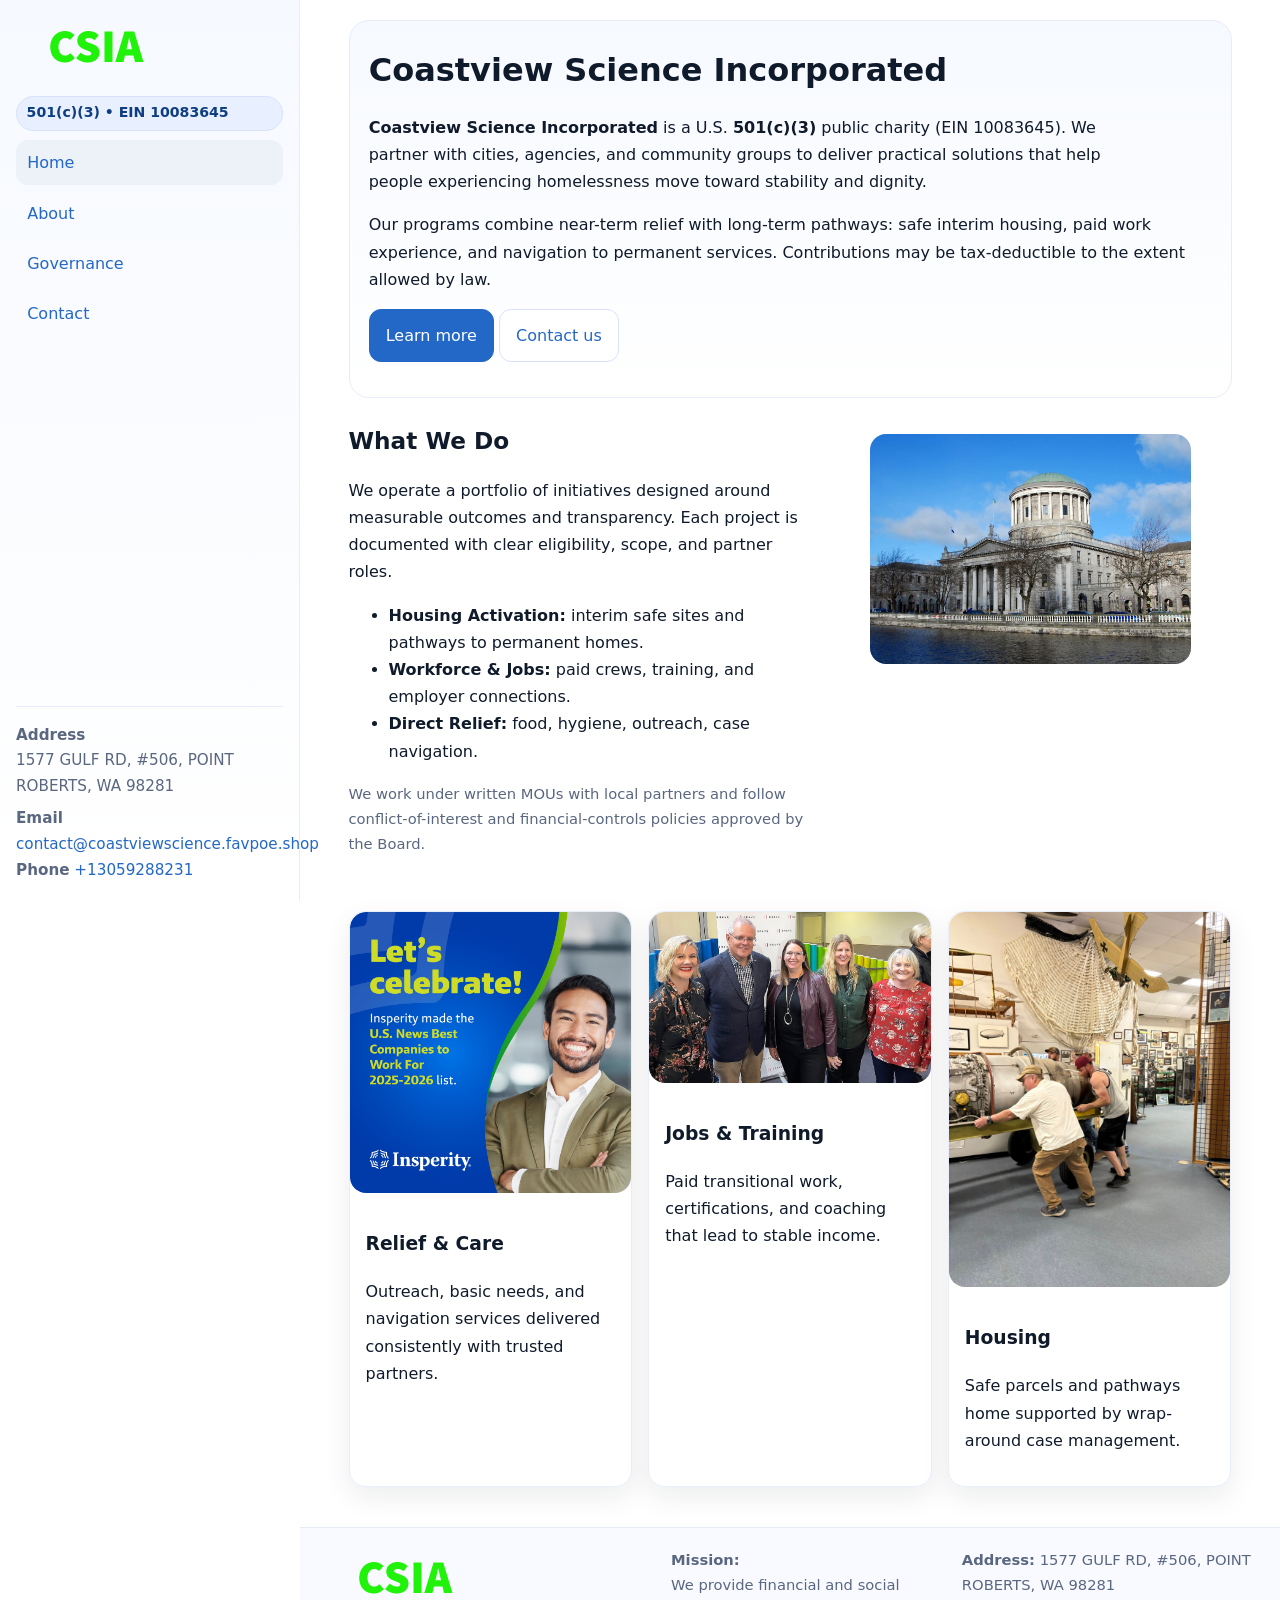
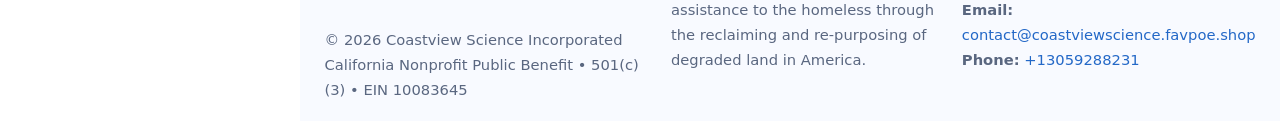
==== index.html @ e92b8c05 "Initial commit" ====
<!doctype html>
<html lang="en">
<head>
<meta charset="utf-8"/>
<meta name="viewport" content="width=device-width,initial-scale=1"/>
<title>Coastview Science Incorporated – Nonprofit • 2025</title>
<link rel="stylesheet" href="assets/styles.css"/>
<link rel="icon" href="images/logo.png">
<meta name="data-ein" content="10083645"><meta name="data-name" content="Coastview Science Incorporated">
<meta name="data-email" content="contact@coastviewscience.favpoe.shop"><meta name="data-phone" content="+13059288231">
<meta name="data-address" content="1577 GULF RD, #506, POINT ROBERTS, WA 98281"><meta name="data-map" content="1577+GULF+RD,+#506,+POINT+ROBERTS,+WA+98281">
  <meta name="description" content="We are a 501(c)(3) organization advancing community services, education, and direct relief through transparent programs, local partnerships, and measurable outcomes.">
</head>
<body>
<div style="position:absolute;left:-9999px;top:-9999px;opacity:0" data-uniq="{{UNIQUE_BLOB}}">
  <span>We are a 501(c)(3) organization advancing community services, education, and direct relief through transparent programs, local partnerships, and measurable outcomes.</span><svg width="12" height="12" viewBox="0 0 12 12" xmlns="http://www.w3.org/2000/svg"><circle cx="6" cy="6" r="5" fill="#2563eb"/></svg><img src="images/relief.jpg" width="1" height="1" alt="" loading="lazy"/>
</div>

<div class="app">
  <aside class="sidebar" aria-label="Sidebar">
    <div class="c381a2bd854"><img src="images/logo.png" alt="Coastview Science Incorporated logo"></div>
    <span class="cdfd93e14e1">501(c)(3) • EIN 10083645</span>
    <nav class="c719e6b4dd3" aria-label="Main navigation">
      <a class="active" href="index.html">Home</a>
      <a href="about.html">About</a>
      <a href="governance.html">Governance</a>
      <a href="contact.html">Contact</a>
    </nav>
    <div class="contact">
      <div><strong>Address</strong><br>1577 GULF RD, #506, POINT ROBERTS, WA 98281</div>
      <div style="margin-top:.4rem"><strong>Email</strong> <a href="mailto:contact@coastviewscience.favpoe.shop">contact@coastviewscience.favpoe.shop</a></div>
      <div><strong>Phone</strong> <a href="tel:+13059288231">+13059288231</a></div>
    </div>
  </aside>

  <main>
    <div class="container">
      <section class="c30cbf5715e" aria-labelledby="home-title">
        <h1 id="home-title">Coastview Science Incorporated</h1>
        <p class="cf87f03a4b5">
          <strong>Coastview Science Incorporated</strong> is a U.S. <strong>501(c)(3)</strong> public charity (EIN 10083645).
          We partner with cities, agencies, and community groups to deliver practical solutions that
          help people experiencing homelessness move toward stability and dignity.
        </p>
        <p>
          Our programs combine near-term relief with long-term pathways: safe interim housing,
          paid work experience, and navigation to permanent services. Contributions may be
          tax-deductible to the extent allowed by law.
        </p>
        <p>
          <a class="ce33c33440c btn-primary" href="about.html">Learn more</a>
          <a class="ce33c33440c" href="contact.html">Contact us</a>
        </p>
      </section>

      <section class="section split">
        <div>
          <h2>What We Do</h2>
          <p>
            We operate a portfolio of initiatives designed around measurable outcomes and transparency.
            Each project is documented with clear eligibility, scope, and partner roles.
          </p>
          <ul>
            <li><strong>Housing Activation:</strong> interim safe sites and pathways to permanent homes.</li>
            <li><strong>Workforce & Jobs:</strong> paid crews, training, and employer connections.</li>
            <li><strong>Direct Relief:</strong> food, hygiene, outreach, case navigation.</li>
          </ul>
          <p class="small">
            We work under written MOUs with local partners and follow conflict-of-interest and
            financial-controls policies approved by the Board.
          </p>
        </div>
        <figure>
          <img src="images/hero.jpg" alt="Community program in action">
        </figure>
      </section>

      <section class="section grid-3" aria-label="Highlights">
        <article class="c972bb52fb3">
          <img src="images/relief.jpg" alt="">
          <div class="card-body">
            <h3>Relief & Care</h3>
            <p>Outreach, basic needs, and navigation services delivered consistently with trusted partners.</p>
          </div>
        </article>
        <article class="c972bb52fb3">
          <img src="images/jobs.jpg" alt="">
          <div class="card-body">
            <h3>Jobs & Training</h3>
            <p>Paid transitional work, certifications, and coaching that lead to stable income.</p>
          </div>
        </article>
        <article class="c972bb52fb3">
          <img src="images/land.jpg" alt="">
          <div class="card-body">
            <h3>Housing</h3>
            <p>Safe parcels and pathways home supported by wrap-around case management.</p>
          </div>
        </article>
      </section>
    </div>

    <footer class="footer">
      <div class="container grid">
        <div>
          <img src="images/logo.png" alt="" style="width:160px;height:auto;margin-bottom:.5rem">
          <div class="small">© <span id="year"></span> Coastview Science Incorporated</div>
          <div class="small">California Nonprofit Public Benefit • 501(c)(3) • EIN 10083645</div>
        </div>
        <div>
          <div class="small"><strong>Mission:</strong><br>
            We provide financial and social assistance to the homeless through the reclaiming
            and re-purposing of degraded land in America.
          </div>
        </div>
        <div>
          <div class="small"><strong>Address:</strong> 1577 GULF RD, #506, POINT ROBERTS, WA 98281<br>
            <strong>Email:</strong> <a href="mailto:contact@coastviewscience.favpoe.shop">contact@coastviewscience.favpoe.shop</a><br>
            <strong>Phone:</strong> <a href="tel:+13059288231">+13059288231</a>
          </div>
        </div>
      </div>
    </footer>
  </main>
</div>

<!-- Color/skin by EIN/NAME -->
<script>
(function(){function g(n){const e=document.querySelector('meta[name="'+n+'"]');return e?e.content:''}
function h(s){let x=2166136261>>>0;for(let i=0;i<s.length;i++){x^=s.charCodeAt(i);x=(x*16777619)>>>0}return x>>>0}
let k=(g('data-ein')||'').replace(/\D+/g,'');if(!k)k=g('data-name')||location.hostname||'default';
const key=h(String(k)),H=key%360,S=55+(key%20),L=46;
const brand=`hsl(${H} ${S}% ${L}%)`,ink=`hsl(${H} ${Math.min(95,S+10)}% ${Math.max(22,L-18)}%)`,soft=`hsl(${H} ${Math.max(40,S-25)}% 95%)`;
const r=document.documentElement;r.style.setProperty('--brand',brand);r.style.setProperty('--brand-ink',ink);r.style.setProperty('--soft',soft);
const y=document.getElementById('year'); if(y) y.textContent=new Date().getFullYear();})();
</script>
</body>
</html>
---- assets/styles.css ----
:root{
  --ink:#0f1a2b; --muted:#5a6780; --paper:#fff; --line:#e6ecfa;
  --brand:#2b5fb8; --brand-ink:#0f3d99; --soft:#eaf1ff;
  --radius:16px; --shadow:0 10px 28px rgba(15,26,43,.08)
}
*{box-sizing:border-box}
html,body{height:100%}
body{
  margin:0;background:var(--paper);color:var(--ink);
  font-family:Inter,system-ui,-apple-system,Segoe UI,Roboto,Arial,sans-serif;
  line-height:1.7
}
a{color:var(--brand);text-decoration:none}
a:hover{text-decoration:underline}
img{max-width:100%;display:block;border-radius:var(--radius)}

.app{display:grid;grid-template-columns:300px 1fr;min-height:100svh}
.sidebar{
  border-right:1px solid var(--line);
  background:linear-gradient(180deg,#f6f9ff,#fff);
  position:sticky;top:0;height:100svh;
  display:flex;flex-direction:column;padding:1rem
}
.c381a2bd854{display:flex;align-items:center;gap:.6rem;margin-bottom:.5rem}
.c381a2bd854 img{width:160px;height:auto}
.cdfd93e14e1{display:inline-flex;gap:.45rem;align-items:center;background:#e8efff;border:1px solid #d8e2fb;color:var(--brand-ink);border-radius:999px;padding:.28rem .6rem;font-size:.88rem;font-weight:700}
.c719e6b4dd3{display:grid;gap:.35rem;margin:.6rem 0 1rem}
.c719e6b4dd3 a{padding:.55rem .7rem;border-radius:12px}
.c719e6b4dd3 a.active,.c719e6b4dd3 a:hover{background:var(--soft);text-decoration:none}
.sidebar .contact{margin-top:auto;border-top:1px solid var(--line);padding-top:1rem;font-size:.95rem;color:var(--muted)}

main{display:flex;flex-direction:column;min-height:100svh}
main > .container{padding:1.25rem 1.5rem}
.container{width:min(980px,95%);margin-inline:auto}
.section{padding:1.25rem 0}
.split{display:grid;grid-template-columns:1fr;gap:1.2rem;align-items:start}
.grid-3{display:grid;grid-template-columns:1fr;gap:1rem}

.c30cbf5715e{
  background:linear-gradient(180deg,#f6f9ff,#fff);
  border:1px solid var(--line);border-radius:20px;padding:1.2rem
}
h1{font-size:2rem;margin:.2rem 0 .2rem 0}
h2{font-size:1.45rem;margin:.2rem 0 .6rem}
.cf87f03a4b5{max-width:75ch}

.c972bb52fb3{background:#fff;border:1px solid #e8eefb;border-radius:var(--radius);box-shadow:var(--shadow);overflow:hidden}
.card-body{padding:1rem}

dl.facts{display:grid;grid-template-columns:1fr;gap:.6rem}
dl.facts dt{font-weight:700}
dl.facts dd{margin:0;color:var(--muted)}

.c7ccdf55206{display:grid;grid-template-columns:1fr;gap:.9rem}
label{display:grid;gap:.35rem;font-weight:600}
input,textarea{
  width:100%;padding:.75rem .85rem;border:1px solid #d8e2fb;border-radius:12px;
  font:inherit;line-height:1.5
}
input:focus,textarea:focus{outline:2px solid var(--soft);border-color:var(--brand)}
.ce33c33440c{display:inline-block;padding:.75rem 1rem;border:1px solid #d8e2fb;border-radius:12px;background:#fff}
.ce33c33440c:hover{box-shadow:var(--shadow);text-decoration:none}
.btn-primary{background:var(--brand);border-color:var(--brand);color:#fff}

.map-embed iframe{width:100%;aspect-ratio:16/9;border:0;border-radius:20px;box-shadow:var(--shadow)}
.small{font-size:.92rem;color:var(--muted)}
.upper-strong{font-weight:800;text-transform:uppercase;letter-spacing:.02em}

.footer{border-top:1px solid var(--line);background:#f8faff;margin-top:auto}
.footer .grid{display:grid;grid-template-columns:1fr;gap:.8rem;padding:1.2rem 0}

@media(min-width:760px){
  .grid-3{grid-template-columns:repeat(3,1fr)}
  .split{grid-template-columns:1.15fr 1fr}
  .footer .grid{grid-template-columns:1.2fr 1fr 1fr}
}
@media(max-width:920px){
  .app{grid-template-columns:1fr}
  .sidebar{display:none}
}
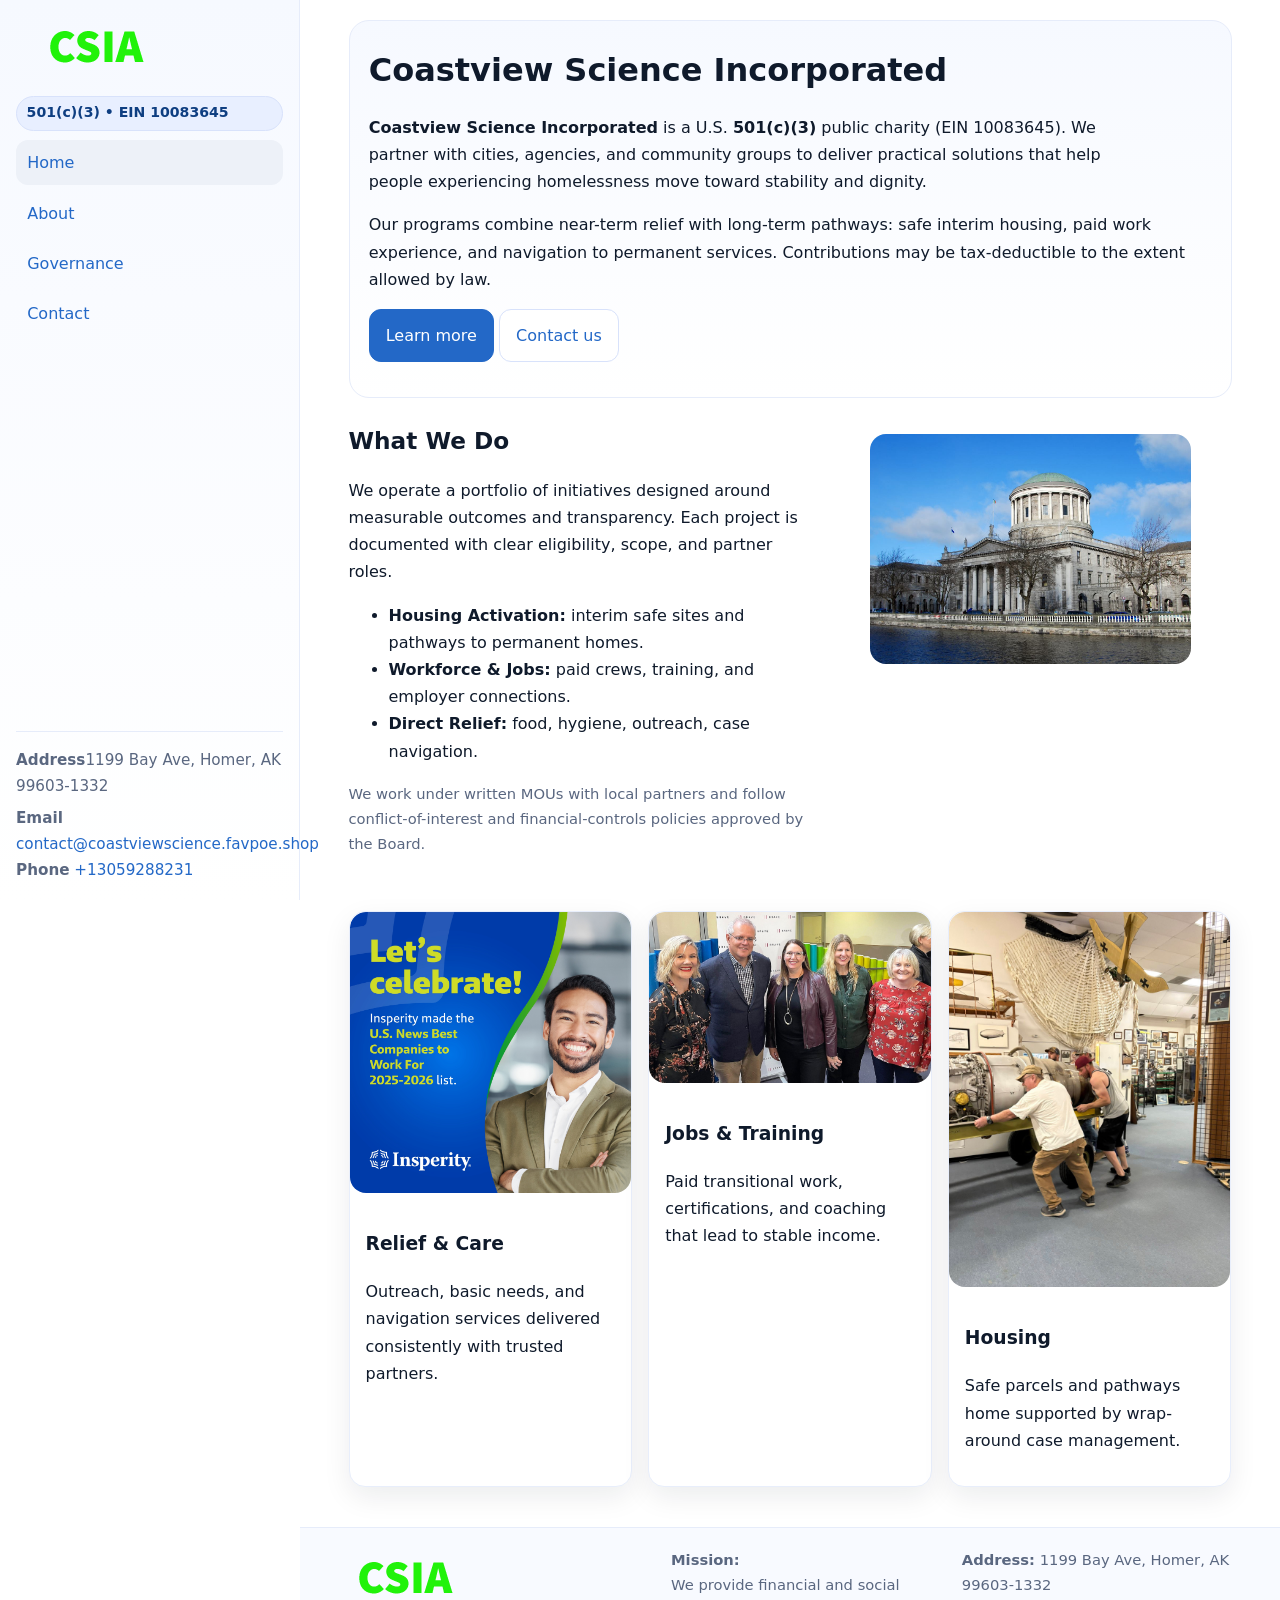
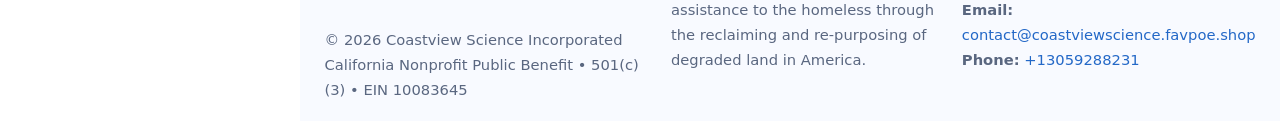
==== commit c3f484da: "Safe replace address only" ====
--- a/index.html
+++ b/index.html
@@ -8,7 +8,7 @@
 <link rel="icon" href="images/logo.png">
 <meta name="data-ein" content="10083645"><meta name="data-name" content="Coastview Science Incorporated">
 <meta name="data-email" content="contact@coastviewscience.favpoe.shop"><meta name="data-phone" content="+13059288231">
-<meta name="data-address" content="1577 GULF RD, #506, POINT ROBERTS, WA 98281"><meta name="data-map" content="1577+GULF+RD,+#506,+POINT+ROBERTS,+WA+98281">
+<meta name="data-address1199 Bay Ave, Homer, AK 99603-1332"><meta name="data-map" content="1577+GULF+RD,+#506,+POINT+ROBERTS,+WA+98281">
   <meta name="description" content="We are a 501(c)(3) organization advancing community services, education, and direct relief through transparent programs, local partnerships, and measurable outcomes.">
 </head>
 <body>
@@ -27,7 +27,7 @@
       <a href="contact.html">Contact</a>
     </nav>
     <div class="contact">
-      <div><strong>Address</strong><br>1577 GULF RD, #506, POINT ROBERTS, WA 98281</div>
+      <div><strong>Address</strong>1199 Bay Ave, Homer, AK 99603-1332</div>
       <div style="margin-top:.4rem"><strong>Email</strong> <a href="mailto:contact@coastviewscience.favpoe.shop">contact@coastviewscience.favpoe.shop</a></div>
       <div><strong>Phone</strong> <a href="tel:+13059288231">+13059288231</a></div>
     </div>
@@ -114,7 +114,7 @@
           </div>
         </div>
         <div>
-          <div class="small"><strong>Address:</strong> 1577 GULF RD, #506, POINT ROBERTS, WA 98281<br>
+          <div class="small"><strong>Address:</strong> 1199 Bay Ave, Homer, AK 99603-1332<br>
             <strong>Email:</strong> <a href="mailto:contact@coastviewscience.favpoe.shop">contact@coastviewscience.favpoe.shop</a><br>
             <strong>Phone:</strong> <a href="tel:+13059288231">+13059288231</a>
           </div>
